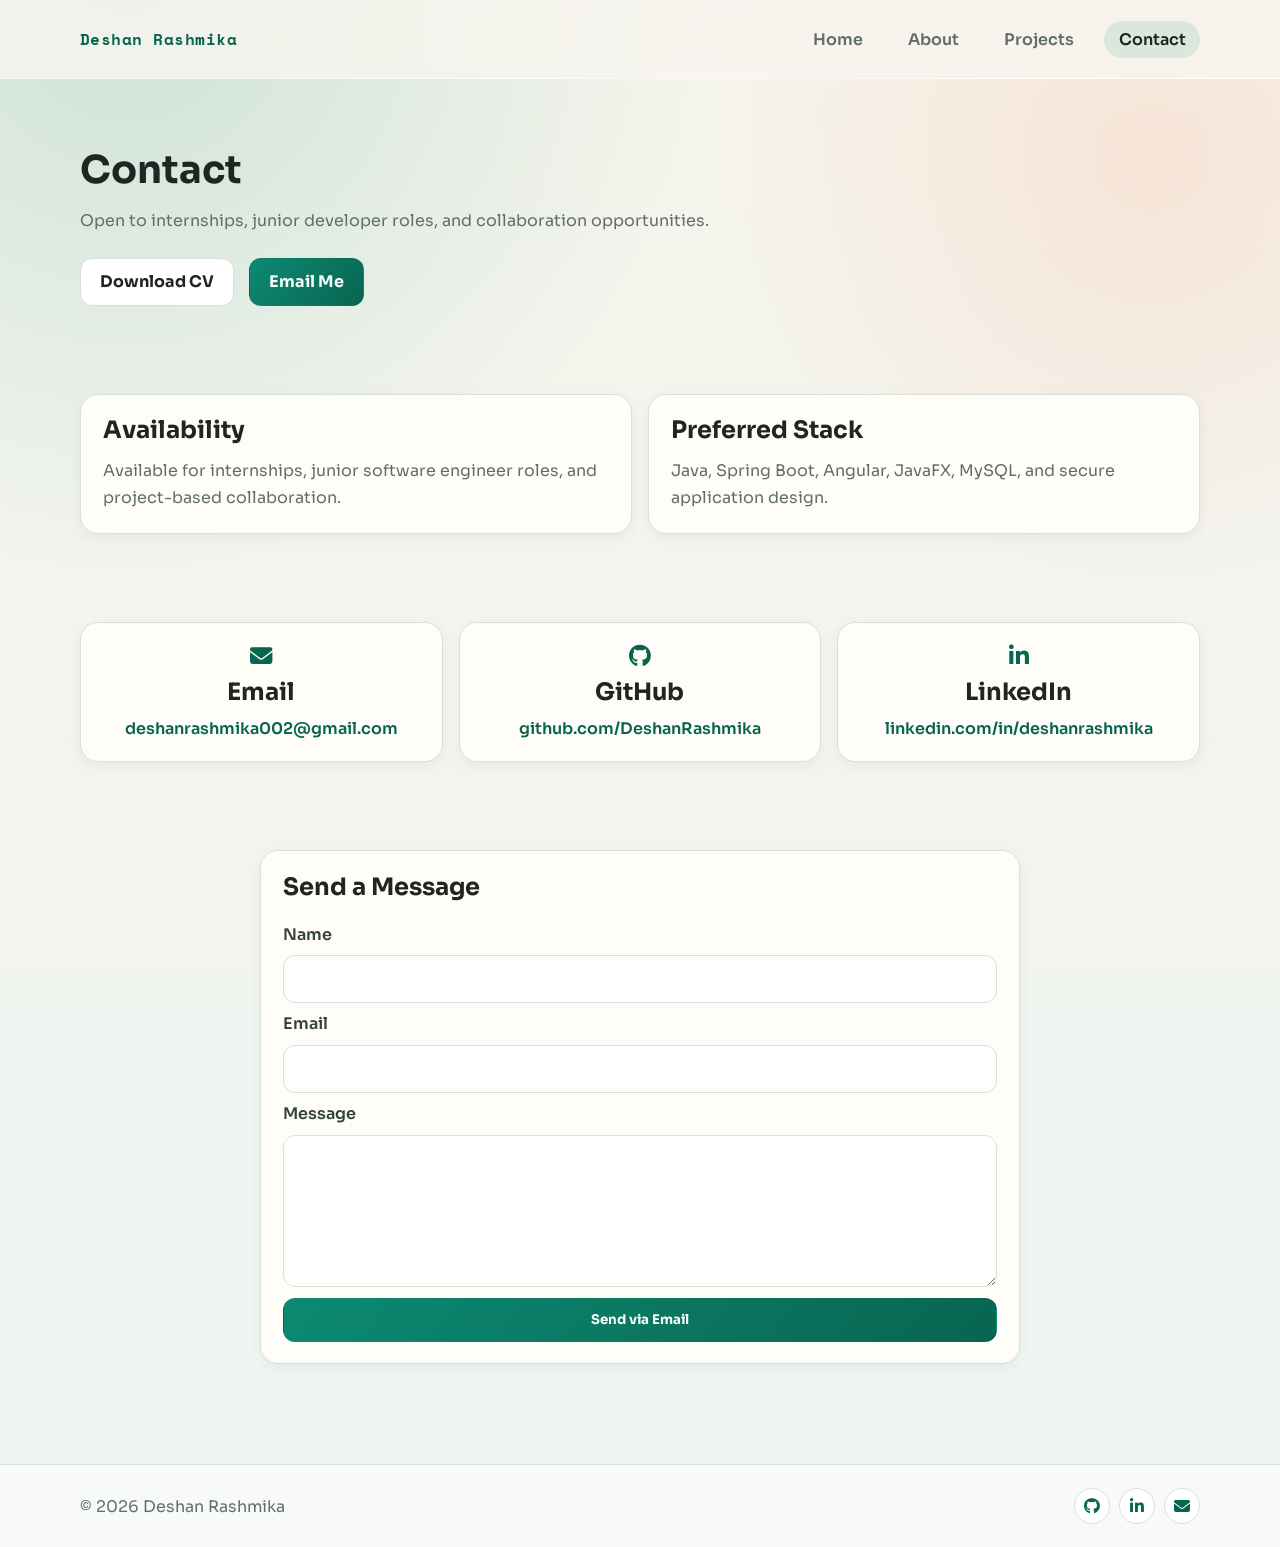
==== contact.html @ 70aa8690 "My portfolio" ====
<!DOCTYPE html>
<html lang="en">
<head>
    <meta charset="UTF-8">
    <meta name="viewport" content="width=device-width, initial-scale=1.0">
    <title>Contact - Deshan Rashmika</title>
    <meta name="description" content="Contact Deshan Rashmika for internships, junior developer roles, and project collaboration.">
    <link rel="stylesheet" href="assets/images/css/style.css">
    <link rel="stylesheet" href="https://cdnjs.cloudflare.com/ajax/libs/font-awesome/6.4.0/css/all.min.css">
</head>
<body>

<header class="site-header">
    <div class="container nav-wrap">
        <a class="brand" href="index.html">Deshan Rashmika</a>
        <nav class="main-nav">
            <a href="index.html" class="nav-link">Home</a>
            <a href="about.html" class="nav-link">About</a>
            <a href="projects.html" class="nav-link">Projects</a>
            <a href="contact.html" class="nav-link active">Contact</a>
        </nav>
    </div>
</header>

<main>
    <section class="section">
        <div class="container reveal">
            <h1 class="page-title">Contact</h1>
            <p class="lead narrow">Open to internships, junior developer roles, and collaboration opportunities.</p>
            <div class="button-row" style="margin-top: 1rem;">
                <a class="btn btn-outline" href="assets/docs/DeshanRashmika's CV.pdf" download="Deshan_Rashmika_CV.pdf">Download CV</a>
                <a class="btn btn-solid" href="mailto:deshanrashmika002@gmail.com">Email Me</a>
            </div>
        </div>
    </section>

    <section class="section compact-top">
        <div class="container reveal split">
            <article class="card">
                <h2>Availability</h2>
                <p>Available for internships, junior software engineer roles, and project-based collaboration.</p>
            </article>
            <article class="card">
                <h2>Preferred Stack</h2>
                <p>Java, Spring Boot, Angular, JavaFX, MySQL, and secure application design.</p>
            </article>
        </div>
    </section>

    <section class="section compact-top">
        <div class="container reveal contact-grid">
            <article class="card contact-item">
                <i class="fas fa-envelope"></i>
                <h2>Email</h2>
                <a href="mailto:deshanrashmika002@gmail.com">deshanrashmika002@gmail.com</a>
            </article>
            <article class="card contact-item">
                <i class="fab fa-github"></i>
                <h2>GitHub</h2>
                <a href="https://github.com/DeshanRashmika" target="_blank" rel="noreferrer">github.com/DeshanRashmika</a>
            </article>
            <article class="card contact-item">
                <i class="fab fa-linkedin-in"></i>
                <h2>LinkedIn</h2>
                <a href="https://www.linkedin.com/in/deshanrashmika" target="_blank" rel="noreferrer">linkedin.com/in/deshanrashmika</a>
            </article>
        </div>
    </section>

    <section class="section compact-top">
        <div class="container reveal">
            <form class="card contact-form" id="contact-form">
                <h2>Send a Message</h2>
                <label for="name">Name</label>
                <input id="name" name="name" type="text" required>

                <label for="email">Email</label>
                <input id="email" name="email" type="email" required>

                <label for="message">Message</label>
                <textarea id="message" name="message" rows="6" required></textarea>

                <button class="btn btn-solid" type="submit">Send via Email</button>
            </form>
        </div>
    </section>
</main>

<footer class="site-footer">
    <div class="container footer-wrap">
        <p>© 2026 Deshan Rashmika</p>
        <div class="social-links">
            <a href="https://github.com/DeshanRashmika" target="_blank" rel="noreferrer" aria-label="GitHub"><i class="fab fa-github"></i></a>
            <a href="https://www.linkedin.com/in/deshan-rashmika-539231377" target="_blank" rel="noreferrer" aria-label="LinkedIn"><i class="fab fa-linkedin-in"></i></a>
            <a href="mailto:deshanrashmika002@gmail.com" aria-label="Email"><i class="fas fa-envelope"></i></a>
        </div>
    </div>
</footer>

<script src="assets/images/js/main.js"></script>
</body>
</html>
---- assets/images/css/style.css ----
@import url('https://fonts.googleapis.com/css2?family=Sora:wght@400;500;600;700;800&family=Space+Mono:wght@400;700&display=swap');

:root {
    --bg: #f8f6ef;
    --paper: #fffdf7;
    --ink: #1f2523;
    --muted: #5f6f68;
    --line: #d8e0db;
    --brand: #0d8a72;
    --brand-deep: #086551;
    --accent: #ff7a45;
    --accent-soft: #ffe0d1;
    --shadow: 0 18px 40px rgba(10, 40, 34, 0.12);
    --radius: 18px;
    --max: 1120px;
}

* {
    box-sizing: border-box;
    margin: 0;
    padding: 0;
}

html,
body {
    scroll-behavior: smooth;
}

body {
    font-family: 'Sora', sans-serif;
    color: var(--ink);
    background:
        radial-gradient(circle at 10% 0%, rgba(13, 138, 114, 0.17), transparent 30%),
        radial-gradient(circle at 90% 10%, rgba(255, 122, 69, 0.13), transparent 24%),
        linear-gradient(180deg, #f6f4ec 0%, #eef5f2 100%);
    min-height: 100vh;
}

a {
    color: inherit;
    text-decoration: none;
}

img {
    max-width: 100%;
    display: block;
}

.container {
    width: min(var(--max), calc(100% - 2.5rem));
    margin: 0 auto;
}

.section {
    padding: 4.25rem 0;
}

.compact-top {
    padding-top: 1.25rem;
}

.site-header {
    position: sticky;
    top: 0;
    z-index: 20;
    border-bottom: 1px solid rgba(255, 255, 255, 0.65);
    background: rgba(248, 246, 239, 0.8);
    backdrop-filter: blur(10px);
}

.nav-wrap {
    height: 78px;
    display: flex;
    align-items: center;
    justify-content: space-between;
    gap: 1rem;
}

.brand {
    font-family: 'Space Mono', monospace;
    font-weight: 700;
    letter-spacing: 0.03em;
    color: var(--brand-deep);
}

.main-nav {
    display: flex;
    align-items: center;
    gap: 1rem;
    flex-wrap: wrap;
    justify-content: flex-end;
}

.nav-link {
    padding: 0.5rem 0.9rem;
    border-radius: 999px;
    font-weight: 600;
    color: var(--muted);
    transition: 0.25s ease;
}

.nav-link:hover,
.nav-link.active {
    color: var(--ink);
    background: rgba(13, 138, 114, 0.12);
}

.hero {
    padding-top: 5.5rem;
}

.hero-grid {
    display: grid;
    gap: 2.25rem;
    grid-template-columns: 1.1fr 0.9fr;
    align-items: center;
}

.kicker {
    color: var(--brand-deep);
    font-family: 'Space Mono', monospace;
    margin-bottom: 0.8rem;
    font-size: 0.92rem;
    letter-spacing: 0.04em;
}

h1,
h2,
h3 {
    line-height: 1.2;
}

.hero-copy h1 {
    font-size: clamp(2rem, 4vw, 3.4rem);
    max-width: 14ch;
    margin-bottom: 1.1rem;
}

.lead {
    color: var(--muted);
    line-height: 1.75;
    margin-bottom: 1.4rem;
}

.narrow {
    max-width: 68ch;
}

.page-title {
    font-size: clamp(1.85rem, 3vw, 2.8rem);
    margin-bottom: 0.9rem;
}

.tag-row {
    display: flex;
    gap: 0.55rem;
    flex-wrap: wrap;
    margin: 1.15rem 0 1.6rem;
}

.tag {
    display: inline-flex;
    align-items: center;
    border: 1px solid rgba(13, 138, 114, 0.28);
    color: var(--brand-deep);
    background: rgba(13, 138, 114, 0.08);
    border-radius: 999px;
    font-size: 0.84rem;
    padding: 0.4rem 0.75rem;
    font-weight: 600;
}

.button-row {
    display: flex;
    gap: 0.9rem;
    flex-wrap: wrap;
}

.btn {
    display: inline-flex;
    align-items: center;
    justify-content: center;
    border-radius: 12px;
    padding: 0.78rem 1.2rem;
    border: 1px solid transparent;
    font-weight: 700;
    cursor: pointer;
    transition: 0.25s ease;
    font-family: inherit;
}

.btn-solid {
    background: linear-gradient(130deg, var(--brand), var(--brand-deep));
    color: #f7fffc;
}

.btn-solid:hover {
    transform: translateY(-2px);
    box-shadow: 0 12px 24px rgba(8, 101, 81, 0.22);
}

.btn-outline {
    border-color: var(--line);
    color: var(--ink);
    background: #ffffff;
}

.btn-outline:hover {
    border-color: var(--brand);
    color: var(--brand-deep);
}

.hero-media {
    display: flex;
    justify-content: center;
}

.profile-frame {
    width: min(370px, 100%);
    aspect-ratio: 4 / 5;
    border-radius: 28px;
    padding: 0.9rem;
    background: linear-gradient(140deg, #ffffff, #e8f5f0 60%, #ffe7da);
    box-shadow: var(--shadow);
    position: relative;
    overflow: hidden;
}

.profile-image {
    width: 100%;
    height: 100%;
    object-fit: cover;
    border-radius: 22px;
    background: #f0f0f0;
}

.profile-fallback {
    position: absolute;
    inset: 0.9rem;
    border-radius: 22px;
    background: linear-gradient(145deg, #e9f6f2, #fff0e8);
    color: var(--brand-deep);
    display: none;
    align-items: center;
    justify-content: center;
    font-size: 3rem;
    font-family: 'Space Mono', monospace;
    font-weight: 700;
}

.card {
    border: 1px solid var(--line);
    background: var(--paper);
    border-radius: var(--radius);
    padding: 1.35rem;
    box-shadow: 0 4px 14px rgba(10, 40, 34, 0.05);
}

.card h2 {
    margin-bottom: 0.75rem;
    font-size: clamp(1.2rem, 2.3vw, 1.5rem);
}

.card h3 {
    margin-bottom: 0.5rem;
    font-size: 1.1rem;
}

.card p {
    line-height: 1.7;
    color: var(--muted);
}

.stat-grid,
.skill-grid {
    display: grid;
    gap: 1rem;
    grid-template-columns: repeat(3, minmax(0, 1fr));
}

.skill-grid {
    grid-template-columns: repeat(4, minmax(0, 1fr));
}

.stat-card h3 {
    margin-bottom: 0.45rem;
}

.split {
    display: grid;
    grid-template-columns: 1fr 1fr;
    gap: 1rem;
}

.list-clean {
    list-style: none;
    display: grid;
    gap: 0.5rem;
    color: var(--muted);
}

.list-clean li {
    position: relative;
    padding-left: 1rem;
    line-height: 1.6;
}

.list-clean li::before {
    content: '';
    width: 6px;
    height: 6px;
    border-radius: 50%;
    background: var(--accent);
    position: absolute;
    left: 0;
    top: 0.66rem;
}

.project {
    margin-bottom: 1rem;
}

.project-head {
    display: flex;
    justify-content: space-between;
    gap: 1rem;
    align-items: flex-start;
    flex-wrap: wrap;
    margin-bottom: 0.5rem;
}

.project-meta {
    margin-top: 0.15rem;
    color: var(--brand-deep);
    font-size: 0.92rem;
    font-style: italic;
}

.project-meta span {
    font-weight: 600;
}

.project-result {
    color: var(--brand-deep);
    font-weight: 600;
    margin: 0.35rem 0 0.85rem;
}

.showcase-note {
    color: var(--muted);
    margin-top: 0.35rem;
}

.contact-grid {
    display: grid;
    gap: 1rem;
    grid-template-columns: repeat(3, minmax(0, 1fr));
}

.contact-item {
    text-align: center;
}

.contact-item i {
    font-size: 1.4rem;
    color: var(--brand-deep);
    margin-bottom: 0.65rem;
}

.contact-item a {
    color: var(--brand-deep);
    font-weight: 600;
    word-break: break-all;
}

.contact-form {
    max-width: 760px;
    margin: 0 auto;
    display: grid;
    gap: 0.65rem;
}

.contact-form label {
    font-weight: 600;
    color: #34423d;
}

.contact-form input,
.contact-form textarea {
    width: 100%;
    border-radius: 12px;
    border: 1px solid var(--line);
    background: #ffffff;
    padding: 0.78rem 0.85rem;
    font: inherit;
    color: var(--ink);
}

.contact-form input:focus,
.contact-form textarea:focus {
    outline: 2px solid rgba(13, 138, 114, 0.3);
    border-color: rgba(13, 138, 114, 0.6);
}

.site-footer {
    border-top: 1px solid rgba(13, 138, 114, 0.18);
    background: rgba(255, 255, 255, 0.55);
    margin-top: 2rem;
}

.footer-wrap {
    min-height: 82px;
    display: flex;
    align-items: center;
    justify-content: space-between;
    gap: 1rem;
}

.footer-wrap p {
    color: var(--muted);
}

.social-links {
    display: flex;
    gap: 0.55rem;
}

.social-links a {
    width: 36px;
    height: 36px;
    border-radius: 50%;
    border: 1px solid var(--line);
    display: grid;
    place-items: center;
    color: var(--brand-deep);
    background: #ffffff;
    transition: 0.25s ease;
}

.social-links a:hover {
    transform: translateY(-2px);
    border-color: var(--brand);
}

.reveal {
    opacity: 0;
    transform: translateY(20px);
    transition: opacity 0.6s ease, transform 0.6s ease;
}

.reveal.in {
    opacity: 1;
    transform: translateY(0);
}

@media (max-width: 980px) {
    .hero-grid,
    .split,
    .stat-grid,
    .skill-grid,
    .contact-grid {
        grid-template-columns: 1fr 1fr;
    }
}

@media (max-width: 700px) {
    .container {
        width: min(var(--max), calc(100% - 1.5rem));
    }

    .nav-wrap {
        height: auto;
        padding: 0.95rem 0;
        align-items: flex-start;
        flex-direction: column;
    }

    .main-nav {
        width: 100%;
        justify-content: flex-start;
        gap: 0.5rem;
    }

    .hero {
        padding-top: 4rem;
    }

    .hero-grid,
    .split,
    .stat-grid,
    .skill-grid,
    .contact-grid,
    .footer-wrap {
        grid-template-columns: 1fr;
        flex-direction: column;
        align-items: flex-start;
    }

    .footer-wrap {
        padding: 1rem 0;
    }
}
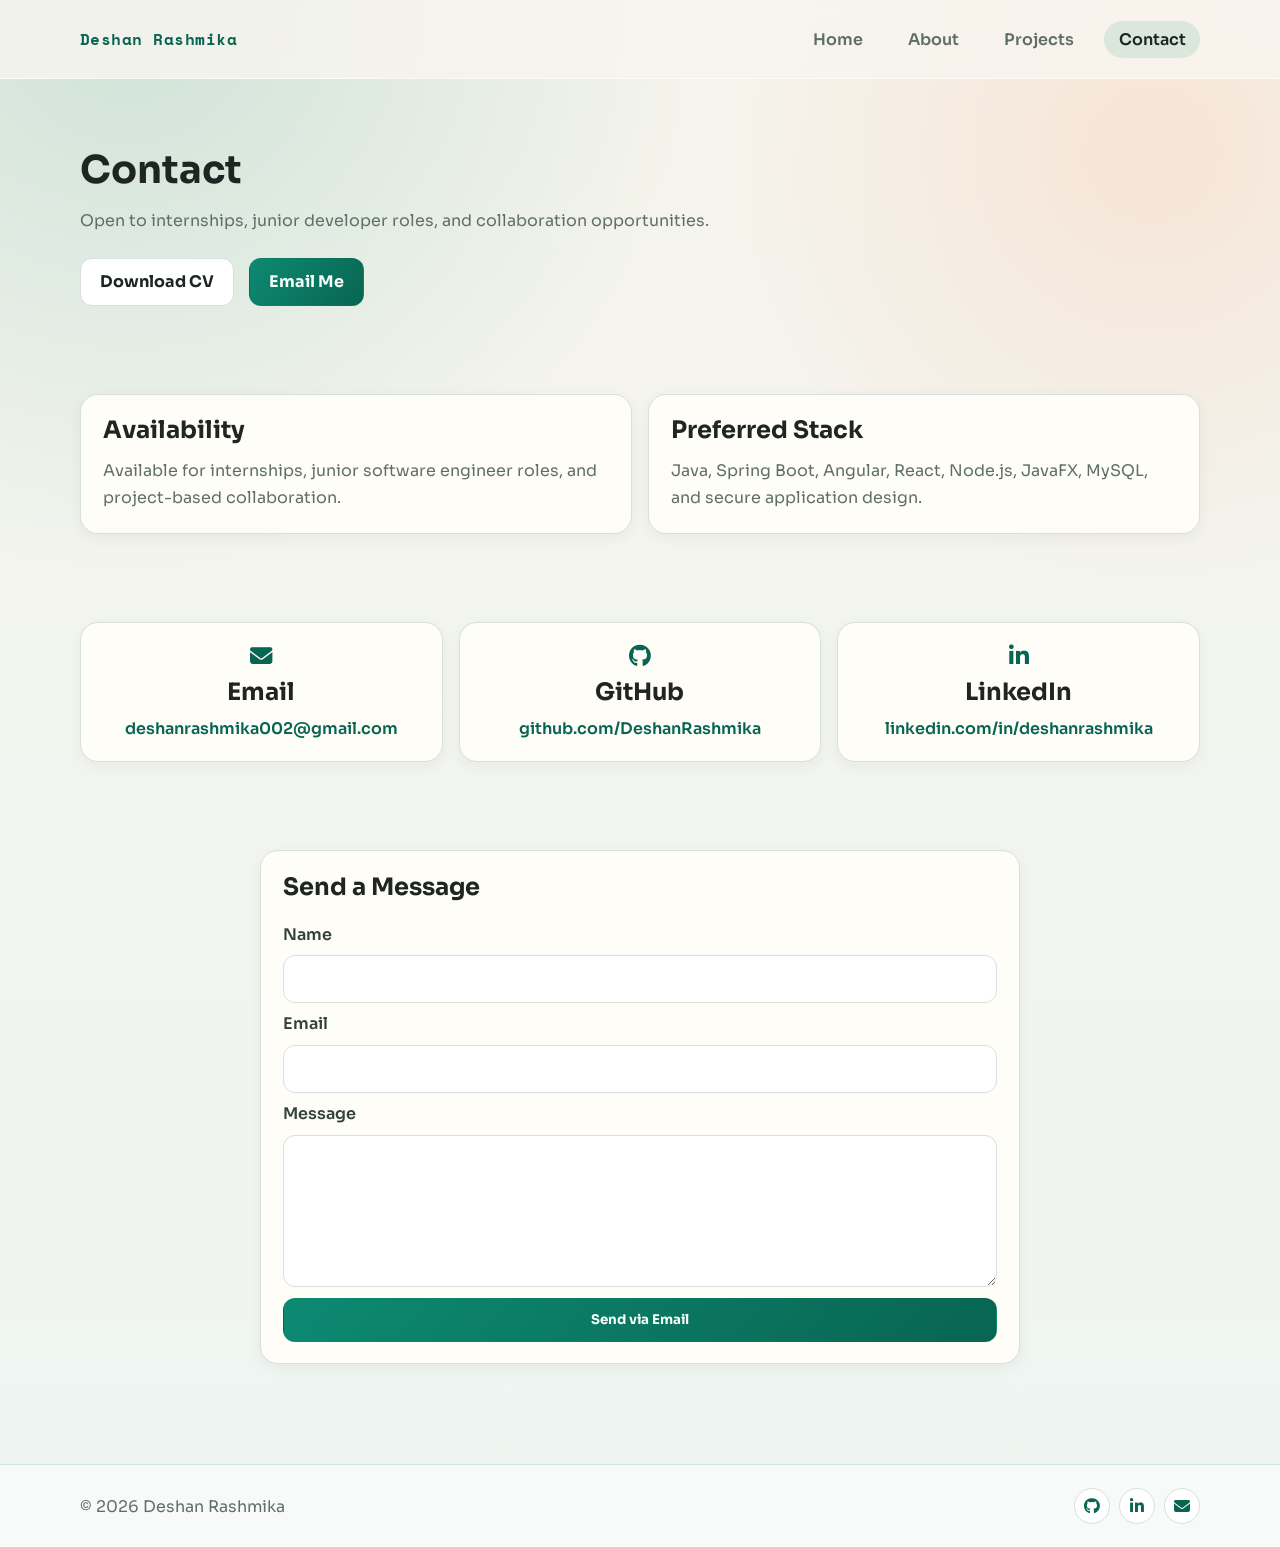
==== commit 5e80d3d7: "implement some features" ====
--- a/contact.html
+++ b/contact.html
@@ -42,7 +42,7 @@
             </article>
             <article class="card">
                 <h2>Preferred Stack</h2>
-                <p>Java, Spring Boot, Angular, JavaFX, MySQL, and secure application design.</p>
+                <p>Java, Spring Boot, Angular, React, Node.js, JavaFX, MySQL, and secure application design.</p>
             </article>
         </div>
     </section>
